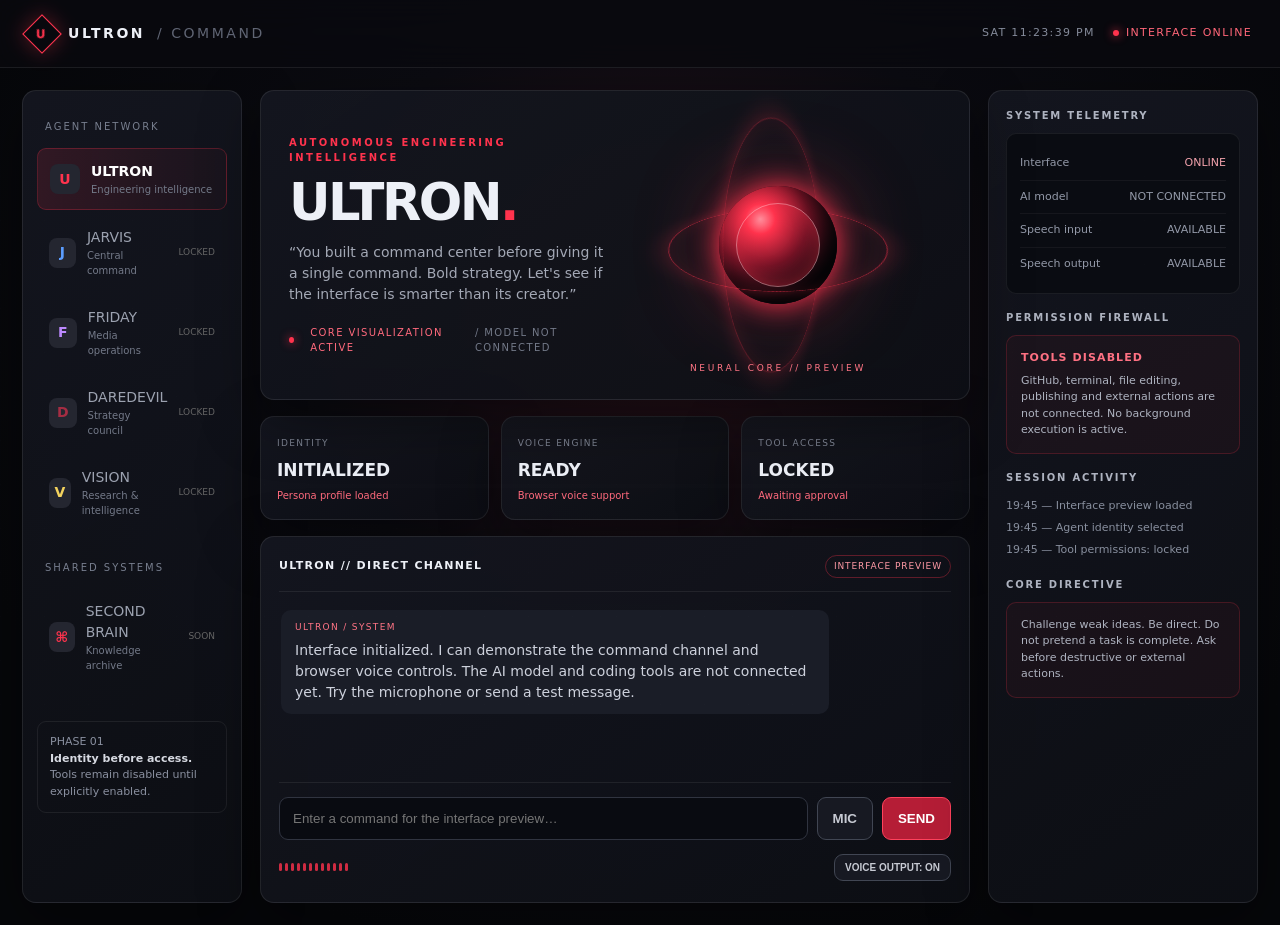
==== web/index.html @ 4ba614cf "Add ULTRON cinematic interface preview" ====
<!doctype html>
<html lang="en">
<head>
<meta charset="utf-8"><meta name="viewport" content="width=device-width,initial-scale=1">
<meta name="theme-color" content="#08090d"><title>ULTRON // Command Interface</title>
<style>
:root{--red:#ff334d;--red2:#9e1028;--bg:#07080c;--panel:#101219;--line:#282b35;--muted:#858b9b;--white:#edf0f7}
*{box-sizing:border-box}body{margin:0;background:radial-gradient(ellipse at 52% 35%,#281019 0%,#0b0b11 38%,#06070a 78%);color:var(--white);font:14px/1.5 Inter,ui-sans-serif,system-ui,Segoe UI,sans-serif;min-height:100vh;overflow-x:hidden}
body:before{content:"";position:fixed;inset:0;pointer-events:none;opacity:.17;background-image:linear-gradient(#ffffff09 1px,transparent 1px),linear-gradient(90deg,#ffffff09 1px,transparent 1px);background-size:44px 44px;mask-image:linear-gradient(transparent,#000 25%,#000 80%,transparent)}
.top{height:68px;border-bottom:1px solid #ffffff15;display:flex;align-items:center;justify-content:space-between;padding:0 28px;background:#090a0fc9;backdrop-filter:blur(16px);position:sticky;top:0;z-index:5}
.brand{display:flex;gap:12px;align-items:center;font-weight:800;letter-spacing:.18em}.brand-mark{width:28px;height:28px;border:1px solid var(--red);transform:rotate(45deg);display:grid;place-items:center;box-shadow:0 0 20px #ff334d55}.brand-mark span{transform:rotate(-45deg);color:var(--red);font-size:12px}
.top-right{display:flex;align-items:center;gap:18px;color:var(--muted);font-size:11px;letter-spacing:.12em}.live{color:#ff6678}.dot{display:inline-block;width:6px;height:6px;border-radius:50%;background:var(--red);margin-right:7px;box-shadow:0 0 10px var(--red)}
.shell{display:grid;grid-template-columns:220px minmax(360px,1fr) 270px;gap:18px;max-width:1600px;margin:auto;padding:22px}
.panel{background:linear-gradient(145deg,#151720e8,#0d0f15ed);border:1px solid #ffffff16;border-radius:14px;box-shadow:0 18px 60px #0006}
.left{padding:18px 14px;min-height:calc(100vh - 112px)}.section-label{font-size:10px;letter-spacing:.2em;color:#777e8e;margin:10px 8px 14px}
.agent{display:flex;align-items:center;gap:11px;padding:12px;border-radius:9px;color:#9ca2b0;margin:5px 0}.agent.active{background:linear-gradient(90deg,#ff334d22,#ff334d08);border:1px solid #ff334d44;color:#fff}.agent-icon{width:30px;height:30px;border-radius:8px;display:grid;place-items:center;background:#242630;color:var(--red);font-weight:800}.agent small{display:block;color:#737988;font-size:10px}.locked{margin-left:auto;font-size:9px;color:#666}
.left-foot{margin-top:36px;padding:12px;border:1px solid #ffffff12;border-radius:9px;color:#8a90a0;font-size:11px}
.center{display:flex;flex-direction:column;gap:16px;min-width:0}.hero{min-height:300px;display:grid;grid-template-columns:1fr 1fr;align-items:center;padding:24px 28px;overflow:hidden;position:relative}.eyebrow{font-size:10px;letter-spacing:.25em;color:var(--red);font-weight:700}.hero h1{font-size:clamp(30px,4vw,54px);line-height:1;margin:12px 0;letter-spacing:-.05em}.hero p{color:#a3a8b5;max-width:390px}.statusline{display:flex;gap:9px;align-items:center;color:#ff6a7d;font-size:10px;letter-spacing:.14em;margin-top:20px}
.core-wrap{height:260px;display:grid;place-items:center;position:relative;perspective:800px}.core{width:174px;height:174px;border-radius:50%;position:relative;display:grid;place-items:center;transform-style:preserve-3d;animation:float 6s ease-in-out infinite}.core:before,.core:after{content:"";position:absolute;border-radius:50%;inset:-22px;border:1px solid #ff334d99;box-shadow:0 0 28px #ff334d44,inset 0 0 28px #ff334d22;transform:rotateX(68deg) rotateZ(18deg);animation:spin 12s linear infinite}.core:after{inset:-39px;border-color:#ff334d55;transform:rotateY(68deg) rotateZ(-24deg);animation:spin2 18s linear infinite}.orb{width:118px;height:118px;border-radius:50%;background:radial-gradient(circle at 35% 28%,#ff9aa6 0%,#ff334d 13%,#751326 42%,#100b12 72%);box-shadow:0 0 28px #ff334d,0 0 85px #ff334d66,inset -14px -16px 25px #000b;position:relative}.orb:after{content:"";position:absolute;inset:17px;border:1px solid #ffb3bd88;border-radius:50%;box-shadow:inset 0 0 22px #ff334d88}.core-label{position:absolute;bottom:0;font-size:9px;letter-spacing:.3em;color:#ff7585}
@keyframes spin{to{transform:rotateX(68deg) rotateZ(378deg)}}@keyframes spin2{to{transform:rotateY(68deg) rotateZ(-384deg)}}@keyframes float{50%{transform:translateY(-9px) rotateY(8deg)}}
.metrics{display:grid;grid-template-columns:repeat(3,1fr);gap:12px}.metric{padding:14px 16px}.metric small{color:#7f8594;font-size:9px;letter-spacing:.15em}.metric strong{display:block;font-size:17px;margin-top:6px}.metric em{font-style:normal;color:#ff6a7d;font-size:10px}
.chat{min-height:340px;display:flex;flex-direction:column;padding:18px}.chat-head{display:flex;justify-content:space-between;align-items:center;border-bottom:1px solid #ffffff12;padding-bottom:13px}.chat-head strong{letter-spacing:.12em;font-size:11px}.preview{font-size:9px;color:#ff9aa6;border:1px solid #ff334d55;padding:4px 8px;border-radius:20px;letter-spacing:.1em}
.messages{flex:1;min-height:190px;max-height:300px;overflow:auto;padding:18px 2px;display:flex;flex-direction:column;gap:13px}.msg{max-width:82%;padding:11px 14px;border-radius:10px;background:#1a1d27;color:#cdd1dc}.msg.user{align-self:flex-end;background:#421522;color:#fff}.msg .who{display:block;font-size:9px;letter-spacing:.15em;color:#ff7485;margin-bottom:5px}.msg.user .who{color:#ffb0ba}
.composer{display:flex;gap:9px;border-top:1px solid #ffffff12;padding-top:14px}.composer input{flex:1;min-width:0;background:#090b11;border:1px solid #303440;border-radius:9px;padding:13px;color:white;outline:none}.composer input:focus{border-color:#ff5369}.btn{border:1px solid #ff425c;background:#b51d36;color:white;border-radius:9px;padding:0 15px;font-weight:700;cursor:pointer}.btn.secondary{background:#171922;border-color:#414653;color:#c7cad3}.btn:disabled{opacity:.4;cursor:not-allowed}
.right{padding:17px;display:flex;flex-direction:column;gap:16px}.right h3{font-size:10px;letter-spacing:.18em;color:#aeb3c0;margin:0 0 10px}.status-card{padding:13px;border:1px solid #ffffff12;border-radius:10px;background:#0a0c12}.status-row{display:flex;justify-content:space-between;padding:8px 0;border-bottom:1px solid #ffffff0c;color:#9399a8;font-size:11px}.status-row:last-child{border:0}.value{color:#f0a1ab}.lockbox{padding:14px;border:1px solid #ff334d33;border-radius:10px;background:#ff334d0b;color:#aeb3c0;font-size:11px}.lockbox strong{display:block;color:#ff7183;margin-bottom:6px;letter-spacing:.1em}.activity{font-size:11px;color:#888f9e;line-height:2}
.voicebar{height:34px;display:flex;align-items:center;gap:3px;opacity:.8}.voicebar i{display:block;width:3px;height:8px;background:var(--red);border-radius:4px;animation:wave .8s ease-in-out infinite alternate}.voicebar i:nth-child(3n){animation-delay:.2s}.voicebar i:nth-child(2n){animation-delay:.4s}@keyframes wave{to{height:25px}}
@media(max-width:1050px){.shell{grid-template-columns:190px 1fr}.right{grid-column:2;display:grid;grid-template-columns:1fr 1fr}.hero{grid-template-columns:1fr}.core-wrap{display:none}}
@media(max-width:700px){.shell{display:flex;flex-direction:column;padding:12px}.left{min-height:auto}.left .agent:not(.active){display:none}.right{display:flex}.top{padding:0 14px}.top-right .clock{display:none}.hero{min-height:230px}.metrics{grid-template-columns:1fr 1fr 1fr}.metric{padding:10px}.metric strong{font-size:14px}}
</style></head>
<body>
<header class="top"><div class="brand"><div class="brand-mark"><span>U</span></div>ULTRON <span style="color:#606574;font-weight:400">/ COMMAND</span></div><div class="top-right"><span class="clock" id="clock">LOCAL SYSTEM</span><span class="live"><i class="dot"></i>INTERFACE ONLINE</span></div></header>
<div class="shell">
<aside class="panel left"><div class="section-label">AGENT NETWORK</div><div class="agent active"><div class="agent-icon">U</div><div><b>ULTRON</b><small>Engineering intelligence</small></div></div><div class="agent"><div class="agent-icon" style="color:#5b9dff">J</div><div>JARVIS<small>Central command</small></div><span class="locked">LOCKED</span></div><div class="agent"><div class="agent-icon" style="color:#bd8aff">F</div><div>FRIDAY<small>Media operations</small></div><span class="locked">LOCKED</span></div><div class="agent"><div class="agent-icon" style="color:#a52d43">D</div><div>DAREDEVIL<small>Strategy council</small></div><span class="locked">LOCKED</span></div><div class="agent"><div class="agent-icon" style="color:#f4d35e">V</div><div>VISION<small>Research & intelligence</small></div><span class="locked">LOCKED</span></div><div class="section-label" style="margin-top:30px">SHARED SYSTEMS</div><div class="agent"><div class="agent-icon">⌘</div><div>SECOND BRAIN<small>Knowledge archive</small></div><span class="locked">SOON</span></div><div class="left-foot">PHASE 01<br><b style="color:#d7dae2">Identity before access.</b><br>Tools remain disabled until explicitly enabled.</div></aside>
<main class="center">
<section class="panel hero"><div><div class="eyebrow">AUTONOMOUS ENGINEERING INTELLIGENCE</div><h1>ULTRON<span style="color:var(--red)">.</span></h1><p>“You built a command center before giving it a single command. Bold strategy. Let's see if the interface is smarter than its creator.”</p><div class="statusline"><i class="dot"></i> CORE VISUALIZATION ACTIVE <span style="color:#737988">/ MODEL NOT CONNECTED</span></div></div><div class="core-wrap"><div class="core"><div class="orb"></div></div><div class="core-label">NEURAL CORE // PREVIEW</div></div></section>
<section class="metrics"><div class="panel metric"><small>IDENTITY</small><strong>INITIALIZED</strong><em>Persona profile loaded</em></div><div class="panel metric"><small>VOICE ENGINE</small><strong id="voiceState">STANDBY</strong><em>Browser voice support</em></div><div class="panel metric"><small>TOOL ACCESS</small><strong>LOCKED</strong><em>Awaiting approval</em></div></section>
<section class="panel chat"><div class="chat-head"><strong>ULTRON // DIRECT CHANNEL</strong><span class="preview">INTERFACE PREVIEW</span></div><div class="messages" id="messages"><div class="msg"><span class="who">ULTRON / SYSTEM</span>Interface initialized. I can demonstrate the command channel and browser voice controls. The AI model and coding tools are not connected yet. Try the microphone or send a test message.</div></div><div class="composer"><input id="prompt" placeholder="Enter a command for the interface preview…" autocomplete="off"><button class="btn secondary" id="mic" title="Voice input">MIC</button><button class="btn" id="send">SEND</button></div><div style="display:flex;justify-content:space-between;align-items:center;margin-top:10px"><div class="voicebar" id="wave" aria-label="Voice waveform"><i></i><i></i><i></i><i></i><i></i><i></i><i></i><i></i><i></i><i></i><i></i><i></i></div><button class="btn secondary" id="speak" style="padding:7px 10px;font-size:10px">VOICE OUTPUT: ON</button></div></section>
</main>
<aside class="panel right"><section><h3>SYSTEM TELEMETRY</h3><div class="status-card"><div class="status-row"><span>Interface</span><span class="value">ONLINE</span></div><div class="status-row"><span>AI model</span><span>NOT CONNECTED</span></div><div class="status-row"><span>Speech input</span><span id="speechStatus">CHECKING</span></div><div class="status-row"><span>Speech output</span><span id="ttsStatus">CHECKING</span></div></div></section><section><h3>PERMISSION FIREWALL</h3><div class="lockbox"><strong>TOOLS DISABLED</strong>GitHub, terminal, file editing, publishing and external actions are not connected. No background execution is active.</div></section><section><h3>SESSION ACTIVITY</h3><div class="activity" id="activity">19:45 — Interface preview loaded<br>19:45 — Agent identity selected<br>19:45 — Tool permissions: locked</div></section><section><h3>CORE DIRECTIVE</h3><div class="lockbox">Challenge weak ideas. Be direct. Do not pretend a task is complete. Ask before destructive or external actions.</div></section></aside>
</div>
<script>
const $=id=>document.getElementById(id), messages=$('messages');
function stamp(){return new Date().toLocaleTimeString([], {hour:'2-digit',minute:'2-digit'});}
function addMessage(who,text,user=false){const d=document.createElement('div');d.className='msg'+(user?' user':'');const h=document.createElement('span');h.className='who';h.textContent=who;const p=document.createElement('span');p.textContent=text;d.append(h,p);messages.append(d);messages.scrollTop=messages.scrollHeight;}
function log(s){$('activity').innerHTML=stamp()+' — '+s+'<br>'+$('activity').innerHTML;}
function send(){const v=$('prompt').value.trim();if(!v)return;$('prompt').value='';addMessage('YOU',v,true);log('Preview command received');addMessage('ULTRON / PREVIEW','Message received. The interface is working; the AI brain is not connected, so I will not fake an intelligent response. Connect a local model in Phase 2.');}
$('send').addEventListener('click',send);$('prompt').addEventListener('keydown',e=>{if(e.key==='Enter')send();});
let voiceOn=true;$('speak').addEventListener('click',()=>{voiceOn=!voiceOn;$('speak').textContent='VOICE OUTPUT: '+(voiceOn?'ON':'OFF');});
const synth=window.speechSynthesis;$('ttsStatus').textContent=synth?'AVAILABLE':'UNAVAILABLE';
const SR=window.SpeechRecognition||window.webkitSpeechRecognition;
$('speechStatus').textContent=SR?'AVAILABLE':'UNAVAILABLE';$('voiceState').textContent=SR?'READY':'LIMITED';
if(SR){const rec=new SR();rec.lang='en-US';rec.interimResults=false;rec.onstart=()=>{$('mic').textContent='LISTENING';$('wave').style.opacity='1';};rec.onend=()=>{$('mic').textContent='MIC';};rec.onresult=e=>{$('prompt').value=e.results[0][0].transcript;log('Voice input captured');};rec.onerror=()=>{$('mic').textContent='MIC';log('Speech input unavailable');};$('mic').addEventListener('click',()=>{try{rec.start();}catch(e){log('Microphone is already active');}});}else{$('mic').disabled=true;$('mic').title='Speech recognition is not supported in this browser';}
$('speak').addEventListener('dblclick',()=>{if(voiceOn&&synth){const u=new SpeechSynthesisUtterance('Interface preview. Ultron voice output test.');u.rate=0.94;u.pitch=0.72;synth.speak(u);}});
function tick(){$('clock').textContent=new Date().toLocaleString([], {weekday:'short',hour:'2-digit',minute:'2-digit',second:'2-digit'}).toUpperCase();}tick();setInterval(tick,1000);
</script></body></html>
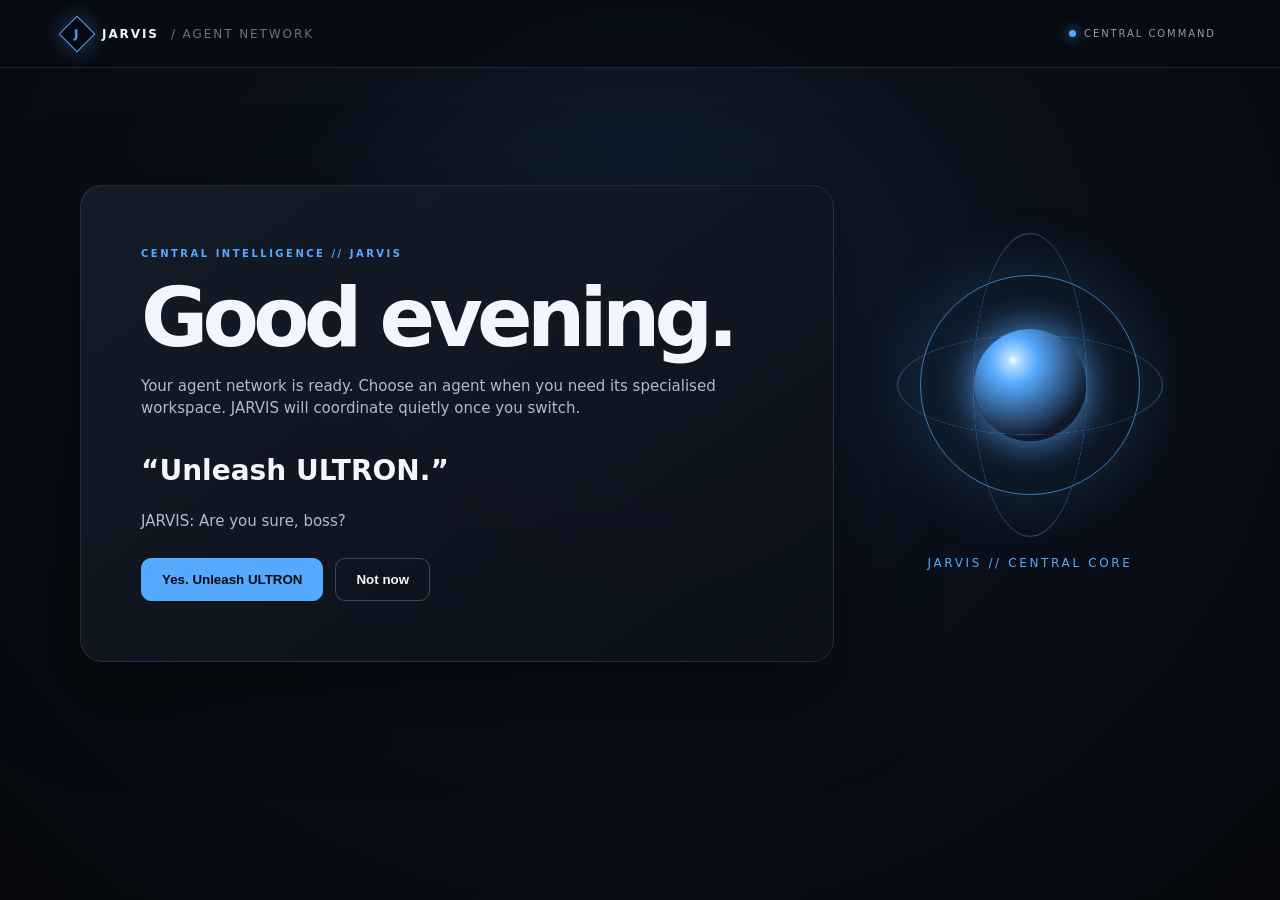
==== commit c70c1618: "Build JARVIS to ULTRON confirmation and workspace transition" ====
--- a/web/index.html
+++ b/web/index.html
@@ -1,55 +1,48 @@
 <!doctype html>
 <html lang="en">
 <head>
-<meta charset="utf-8"><meta name="viewport" content="width=device-width,initial-scale=1">
-<meta name="theme-color" content="#08090d"><title>ULTRON // Command Interface</title>
+<meta charset="utf-8">
+<meta name="viewport" content="width=device-width,initial-scale=1">
+<meta name="theme-color" content="#080a10">
+<title>JARVIS // Agent Workspace</title>
 <style>
-:root{--red:#ff334d;--red2:#9e1028;--bg:#07080c;--panel:#101219;--line:#282b35;--muted:#858b9b;--white:#edf0f7}
-*{box-sizing:border-box}body{margin:0;background:radial-gradient(ellipse at 52% 35%,#281019 0%,#0b0b11 38%,#06070a 78%);color:var(--white);font:14px/1.5 Inter,ui-sans-serif,system-ui,Segoe UI,sans-serif;min-height:100vh;overflow-x:hidden}
-body:before{content:"";position:fixed;inset:0;pointer-events:none;opacity:.17;background-image:linear-gradient(#ffffff09 1px,transparent 1px),linear-gradient(90deg,#ffffff09 1px,transparent 1px);background-size:44px 44px;mask-image:linear-gradient(transparent,#000 25%,#000 80%,transparent)}
-.top{height:68px;border-bottom:1px solid #ffffff15;display:flex;align-items:center;justify-content:space-between;padding:0 28px;background:#090a0fc9;backdrop-filter:blur(16px);position:sticky;top:0;z-index:5}
-.brand{display:flex;gap:12px;align-items:center;font-weight:800;letter-spacing:.18em}.brand-mark{width:28px;height:28px;border:1px solid var(--red);transform:rotate(45deg);display:grid;place-items:center;box-shadow:0 0 20px #ff334d55}.brand-mark span{transform:rotate(-45deg);color:var(--red);font-size:12px}
-.top-right{display:flex;align-items:center;gap:18px;color:var(--muted);font-size:11px;letter-spacing:.12em}.live{color:#ff6678}.dot{display:inline-block;width:6px;height:6px;border-radius:50%;background:var(--red);margin-right:7px;box-shadow:0 0 10px var(--red)}
-.shell{display:grid;grid-template-columns:220px minmax(360px,1fr) 270px;gap:18px;max-width:1600px;margin:auto;padding:22px}
-.panel{background:linear-gradient(145deg,#151720e8,#0d0f15ed);border:1px solid #ffffff16;border-radius:14px;box-shadow:0 18px 60px #0006}
-.left{padding:18px 14px;min-height:calc(100vh - 112px)}.section-label{font-size:10px;letter-spacing:.2em;color:#777e8e;margin:10px 8px 14px}
-.agent{display:flex;align-items:center;gap:11px;padding:12px;border-radius:9px;color:#9ca2b0;margin:5px 0}.agent.active{background:linear-gradient(90deg,#ff334d22,#ff334d08);border:1px solid #ff334d44;color:#fff}.agent-icon{width:30px;height:30px;border-radius:8px;display:grid;place-items:center;background:#242630;color:var(--red);font-weight:800}.agent small{display:block;color:#737988;font-size:10px}.locked{margin-left:auto;font-size:9px;color:#666}
-.left-foot{margin-top:36px;padding:12px;border:1px solid #ffffff12;border-radius:9px;color:#8a90a0;font-size:11px}
-.center{display:flex;flex-direction:column;gap:16px;min-width:0}.hero{min-height:300px;display:grid;grid-template-columns:1fr 1fr;align-items:center;padding:24px 28px;overflow:hidden;position:relative}.eyebrow{font-size:10px;letter-spacing:.25em;color:var(--red);font-weight:700}.hero h1{font-size:clamp(30px,4vw,54px);line-height:1;margin:12px 0;letter-spacing:-.05em}.hero p{color:#a3a8b5;max-width:390px}.statusline{display:flex;gap:9px;align-items:center;color:#ff6a7d;font-size:10px;letter-spacing:.14em;margin-top:20px}
-.core-wrap{height:260px;display:grid;place-items:center;position:relative;perspective:800px}.core{width:174px;height:174px;border-radius:50%;position:relative;display:grid;place-items:center;transform-style:preserve-3d;animation:float 6s ease-in-out infinite}.core:before,.core:after{content:"";position:absolute;border-radius:50%;inset:-22px;border:1px solid #ff334d99;box-shadow:0 0 28px #ff334d44,inset 0 0 28px #ff334d22;transform:rotateX(68deg) rotateZ(18deg);animation:spin 12s linear infinite}.core:after{inset:-39px;border-color:#ff334d55;transform:rotateY(68deg) rotateZ(-24deg);animation:spin2 18s linear infinite}.orb{width:118px;height:118px;border-radius:50%;background:radial-gradient(circle at 35% 28%,#ff9aa6 0%,#ff334d 13%,#751326 42%,#100b12 72%);box-shadow:0 0 28px #ff334d,0 0 85px #ff334d66,inset -14px -16px 25px #000b;position:relative}.orb:after{content:"";position:absolute;inset:17px;border:1px solid #ffb3bd88;border-radius:50%;box-shadow:inset 0 0 22px #ff334d88}.core-label{position:absolute;bottom:0;font-size:9px;letter-spacing:.3em;color:#ff7585}
-@keyframes spin{to{transform:rotateX(68deg) rotateZ(378deg)}}@keyframes spin2{to{transform:rotateY(68deg) rotateZ(-384deg)}}@keyframes float{50%{transform:translateY(-9px) rotateY(8deg)}}
-.metrics{display:grid;grid-template-columns:repeat(3,1fr);gap:12px}.metric{padding:14px 16px}.metric small{color:#7f8594;font-size:9px;letter-spacing:.15em}.metric strong{display:block;font-size:17px;margin-top:6px}.metric em{font-style:normal;color:#ff6a7d;font-size:10px}
-.chat{min-height:340px;display:flex;flex-direction:column;padding:18px}.chat-head{display:flex;justify-content:space-between;align-items:center;border-bottom:1px solid #ffffff12;padding-bottom:13px}.chat-head strong{letter-spacing:.12em;font-size:11px}.preview{font-size:9px;color:#ff9aa6;border:1px solid #ff334d55;padding:4px 8px;border-radius:20px;letter-spacing:.1em}
-.messages{flex:1;min-height:190px;max-height:300px;overflow:auto;padding:18px 2px;display:flex;flex-direction:column;gap:13px}.msg{max-width:82%;padding:11px 14px;border-radius:10px;background:#1a1d27;color:#cdd1dc}.msg.user{align-self:flex-end;background:#421522;color:#fff}.msg .who{display:block;font-size:9px;letter-spacing:.15em;color:#ff7485;margin-bottom:5px}.msg.user .who{color:#ffb0ba}
-.composer{display:flex;gap:9px;border-top:1px solid #ffffff12;padding-top:14px}.composer input{flex:1;min-width:0;background:#090b11;border:1px solid #303440;border-radius:9px;padding:13px;color:white;outline:none}.composer input:focus{border-color:#ff5369}.btn{border:1px solid #ff425c;background:#b51d36;color:white;border-radius:9px;padding:0 15px;font-weight:700;cursor:pointer}.btn.secondary{background:#171922;border-color:#414653;color:#c7cad3}.btn:disabled{opacity:.4;cursor:not-allowed}
-.right{padding:17px;display:flex;flex-direction:column;gap:16px}.right h3{font-size:10px;letter-spacing:.18em;color:#aeb3c0;margin:0 0 10px}.status-card{padding:13px;border:1px solid #ffffff12;border-radius:10px;background:#0a0c12}.status-row{display:flex;justify-content:space-between;padding:8px 0;border-bottom:1px solid #ffffff0c;color:#9399a8;font-size:11px}.status-row:last-child{border:0}.value{color:#f0a1ab}.lockbox{padding:14px;border:1px solid #ff334d33;border-radius:10px;background:#ff334d0b;color:#aeb3c0;font-size:11px}.lockbox strong{display:block;color:#ff7183;margin-bottom:6px;letter-spacing:.1em}.activity{font-size:11px;color:#888f9e;line-height:2}
-.voicebar{height:34px;display:flex;align-items:center;gap:3px;opacity:.8}.voicebar i{display:block;width:3px;height:8px;background:var(--red);border-radius:4px;animation:wave .8s ease-in-out infinite alternate}.voicebar i:nth-child(3n){animation-delay:.2s}.voicebar i:nth-child(2n){animation-delay:.4s}@keyframes wave{to{height:25px}}
-@media(max-width:1050px){.shell{grid-template-columns:190px 1fr}.right{grid-column:2;display:grid;grid-template-columns:1fr 1fr}.hero{grid-template-columns:1fr}.core-wrap{display:none}}
-@media(max-width:700px){.shell{display:flex;flex-direction:column;padding:12px}.left{min-height:auto}.left .agent:not(.active){display:none}.right{display:flex}.top{padding:0 14px}.top-right .clock{display:none}.hero{min-height:230px}.metrics{grid-template-columns:1fr 1fr 1fr}.metric{padding:10px}.metric strong{font-size:14px}}
-</style></head>
-<body>
-<header class="top"><div class="brand"><div class="brand-mark"><span>U</span></div>ULTRON <span style="color:#606574;font-weight:400">/ COMMAND</span></div><div class="top-right"><span class="clock" id="clock">LOCAL SYSTEM</span><span class="live"><i class="dot"></i>INTERFACE ONLINE</span></div></header>
-<div class="shell">
-<aside class="panel left"><div class="section-label">AGENT NETWORK</div><div class="agent active"><div class="agent-icon">U</div><div><b>ULTRON</b><small>Engineering intelligence</small></div></div><div class="agent"><div class="agent-icon" style="color:#5b9dff">J</div><div>JARVIS<small>Central command</small></div><span class="locked">LOCKED</span></div><div class="agent"><div class="agent-icon" style="color:#bd8aff">F</div><div>FRIDAY<small>Media operations</small></div><span class="locked">LOCKED</span></div><div class="agent"><div class="agent-icon" style="color:#a52d43">D</div><div>DAREDEVIL<small>Strategy council</small></div><span class="locked">LOCKED</span></div><div class="agent"><div class="agent-icon" style="color:#f4d35e">V</div><div>VISION<small>Research & intelligence</small></div><span class="locked">LOCKED</span></div><div class="section-label" style="margin-top:30px">SHARED SYSTEMS</div><div class="agent"><div class="agent-icon">⌘</div><div>SECOND BRAIN<small>Knowledge archive</small></div><span class="locked">SOON</span></div><div class="left-foot">PHASE 01<br><b style="color:#d7dae2">Identity before access.</b><br>Tools remain disabled until explicitly enabled.</div></aside>
-<main class="center">
-<section class="panel hero"><div><div class="eyebrow">AUTONOMOUS ENGINEERING INTELLIGENCE</div><h1>ULTRON<span style="color:var(--red)">.</span></h1><p>“You built a command center before giving it a single command. Bold strategy. Let's see if the interface is smarter than its creator.”</p><div class="statusline"><i class="dot"></i> CORE VISUALIZATION ACTIVE <span style="color:#737988">/ MODEL NOT CONNECTED</span></div></div><div class="core-wrap"><div class="core"><div class="orb"></div></div><div class="core-label">NEURAL CORE // PREVIEW</div></div></section>
-<section class="metrics"><div class="panel metric"><small>IDENTITY</small><strong>INITIALIZED</strong><em>Persona profile loaded</em></div><div class="panel metric"><small>VOICE ENGINE</small><strong id="voiceState">STANDBY</strong><em>Browser voice support</em></div><div class="panel metric"><small>TOOL ACCESS</small><strong>LOCKED</strong><em>Awaiting approval</em></div></section>
-<section class="panel chat"><div class="chat-head"><strong>ULTRON // DIRECT CHANNEL</strong><span class="preview">INTERFACE PREVIEW</span></div><div class="messages" id="messages"><div class="msg"><span class="who">ULTRON / SYSTEM</span>Interface initialized. I can demonstrate the command channel and browser voice controls. The AI model and coding tools are not connected yet. Try the microphone or send a test message.</div></div><div class="composer"><input id="prompt" placeholder="Enter a command for the interface preview…" autocomplete="off"><button class="btn secondary" id="mic" title="Voice input">MIC</button><button class="btn" id="send">SEND</button></div><div style="display:flex;justify-content:space-between;align-items:center;margin-top:10px"><div class="voicebar" id="wave" aria-label="Voice waveform"><i></i><i></i><i></i><i></i><i></i><i></i><i></i><i></i><i></i><i></i><i></i><i></i></div><button class="btn secondary" id="speak" style="padding:7px 10px;font-size:10px">VOICE OUTPUT: ON</button></div></section>
+:root{color-scheme:dark;--bg:#080a10;--panel:#111722;--line:#ffffff18;--muted:#929bad;--white:#f3f6fc;--blue:#55a9ff;--red:#f13c54}
+*{box-sizing:border-box}body{margin:0;min-height:100vh;background:radial-gradient(ellipse at 50% 35%,#14253a 0,#0a101a 42%,#06080d 100%);color:var(--white);font:15px/1.5 Inter,system-ui,Segoe UI,sans-serif;transition:background 900ms ease}
+body.ultron{background:radial-gradient(ellipse at 50% 32%,#40101b 0,#160b12 43%,#07080c 100%);--accent:var(--red)}
+body.jarvis{--accent:var(--blue)}
+header{height:68px;padding:0 5vw;display:flex;align-items:center;justify-content:space-between;border-bottom:1px solid var(--line);background:#080b12bb;backdrop-filter:blur(18px);letter-spacing:.16em;font-size:12px}
+.brand{font-weight:800;display:flex;align-items:center;gap:12px}.mark{width:26px;height:26px;border:1px solid var(--accent);transform:rotate(45deg);display:grid;place-items:center;color:var(--accent);box-shadow:0 0 22px color-mix(in srgb,var(--accent),transparent 65%)}.mark span{transform:rotate(-45deg)}
+.status{color:var(--muted);font-size:10px}.status i{display:inline-block;width:7px;height:7px;border-radius:50%;background:var(--accent);margin-right:8px;box-shadow:0 0 12px var(--accent)}
+main{width:min(1120px,92vw);margin:7vh auto 5vh}.workspace{display:grid;grid-template-columns:1fr 340px;gap:26px;align-items:center;min-height:65vh}
+.copy{padding:clamp(22px,5vw,60px);border:1px solid var(--line);border-radius:22px;background:linear-gradient(145deg,#151d2ae8,#0b1019ed);box-shadow:0 28px 90px #0008}
+.eyebrow{font-size:10px;letter-spacing:.25em;color:var(--accent);font-weight:800}.copy h1{font-size:clamp(42px,7vw,82px);letter-spacing:-.07em;line-height:.95;margin:18px 0}.copy p{color:#b2bac9;max-width:600px}.question{font-size:clamp(20px,3vw,28px);font-weight:650;margin:30px 0 18px}
+.actions{display:flex;gap:12px;flex-wrap:wrap;margin-top:26px}.btn{border:1px solid var(--accent);background:var(--accent);color:#080a10;padding:13px 20px;border-radius:10px;font-weight:800;cursor:pointer}.btn.alt{background:transparent;color:var(--white);border-color:#ffffff35}.btn:hover{filter:brightness(1.12);transform:translateY(-1px)}button:focus-visible{outline:3px solid white;outline-offset:3px}
+.core-area{display:grid;place-items:center;min-height:330px;position:relative}.core{width:220px;height:220px;border:1px solid color-mix(in srgb,var(--accent),transparent 30%);border-radius:50%;display:grid;place-items:center;position:relative;box-shadow:0 0 70px color-mix(in srgb,var(--accent),transparent 80%),inset 0 0 55px color-mix(in srgb,var(--accent),transparent 90%);transition:all 900ms ease}.core:before,.core:after{content:"";position:absolute;inset:-24px;border:1px solid color-mix(in srgb,var(--accent),transparent 55%);border-radius:50%;transform:rotateX(68deg) rotateZ(20deg)}.core:after{inset:-43px;transform:rotateY(68deg) rotateZ(-24deg)}.core-inner{width:112px;height:112px;border-radius:50%;background:radial-gradient(circle at 35% 28%,#fff 0,#b6dfff 5%,var(--accent) 22%,#111827 73%);box-shadow:0 0 45px var(--accent);transition:background 900ms ease}.core-label{position:absolute;bottom:8px;font-size:10px;letter-spacing:.28em;color:var(--accent)}
+.agent-name{font-size:12px;letter-spacing:.22em;color:var(--accent);margin-top:25px;text-align:center}
+.hidden{display:none!important}.fade{animation:arrive .9s ease both}@keyframes arrive{from{opacity:0;transform:translateY(14px) scale(.985)}to{opacity:1;transform:none}}
+@media(max-width:800px){.workspace{grid-template-columns:1fr}.core-area{min-height:250px;grid-row:1}.core{width:170px;height:170px}.core-inner{width:88px;height:88px}.copy{padding:28px}}
+</style>
+</head>
+<body class="jarvis">
+<header><div class="brand"><div class="mark"><span id="brandLetter">J</span></div><span id="brandName">JARVIS</span><span style="color:#697386;font-weight:400">/ AGENT NETWORK</span></div><div class="status"><i></i><span id="statusText">CENTRAL COMMAND</span></div></header>
+<main>
+<section class="workspace" id="jarvisScreen">
+<div class="copy fade"><div class="eyebrow">CENTRAL INTELLIGENCE // JARVIS</div><h1>Good evening.</h1><p>Your agent network is ready. Choose an agent when you need its specialised workspace. JARVIS will coordinate quietly once you switch.</p><div class="question">“Unleash ULTRON.”</div><p>JARVIS: Are you sure, boss?</p><div class="actions"><button class="btn" id="confirm">Yes. Unleash ULTRON</button><button class="btn alt" id="cancel">Not now</button></div></div>
+<div class="core-area"><div class="core"><div class="core-inner"></div></div><div class="agent-name">JARVIS // CENTRAL CORE</div></div>
+</section>
+<section class="workspace hidden" id="ultronScreen">
+<div class="copy fade"><div class="eyebrow">ENGINEERING INTELLIGENCE // ACTIVE</div><h1>ULTRON<span style="color:var(--red)">.</span></h1><p>Finally. Your engineering workspace is online. What are we building?</p><div class="question">ULTRON // DIRECT CHANNEL</div><div class="actions"><button class="btn" id="voiceTest">Test ULTRON voice</button><button class="btn alt" id="back">Return to JARVIS</button></div><p id="voiceNote" class="status">Voice test uses a browser voice if available. The connected AI voice is not configured yet.</p></div>
+<div class="core-area"><div class="core"><div class="core-inner"></div></div><div class="agent-name">ULTRON // CRIMSON CORE</div></div>
+</section>
 </main>
-<aside class="panel right"><section><h3>SYSTEM TELEMETRY</h3><div class="status-card"><div class="status-row"><span>Interface</span><span class="value">ONLINE</span></div><div class="status-row"><span>AI model</span><span>NOT CONNECTED</span></div><div class="status-row"><span>Speech input</span><span id="speechStatus">CHECKING</span></div><div class="status-row"><span>Speech output</span><span id="ttsStatus">CHECKING</span></div></div></section><section><h3>PERMISSION FIREWALL</h3><div class="lockbox"><strong>TOOLS DISABLED</strong>GitHub, terminal, file editing, publishing and external actions are not connected. No background execution is active.</div></section><section><h3>SESSION ACTIVITY</h3><div class="activity" id="activity">19:45 — Interface preview loaded<br>19:45 — Agent identity selected<br>19:45 — Tool permissions: locked</div></section><section><h3>CORE DIRECTIVE</h3><div class="lockbox">Challenge weak ideas. Be direct. Do not pretend a task is complete. Ask before destructive or external actions.</div></section></aside>
-</div>
 <script>
-const $=id=>document.getElementById(id), messages=$('messages');
-function stamp(){return new Date().toLocaleTimeString([], {hour:'2-digit',minute:'2-digit'});}
-function addMessage(who,text,user=false){const d=document.createElement('div');d.className='msg'+(user?' user':'');const h=document.createElement('span');h.className='who';h.textContent=who;const p=document.createElement('span');p.textContent=text;d.append(h,p);messages.append(d);messages.scrollTop=messages.scrollHeight;}
-function log(s){$('activity').innerHTML=stamp()+' — '+s+'<br>'+$('activity').innerHTML;}
-function send(){const v=$('prompt').value.trim();if(!v)return;$('prompt').value='';addMessage('YOU',v,true);log('Preview command received');addMessage('ULTRON / PREVIEW','Message received. The interface is working; the AI brain is not connected, so I will not fake an intelligent response. Connect a local model in Phase 2.');}
-$('send').addEventListener('click',send);$('prompt').addEventListener('keydown',e=>{if(e.key==='Enter')send();});
-let voiceOn=true;$('speak').addEventListener('click',()=>{voiceOn=!voiceOn;$('speak').textContent='VOICE OUTPUT: '+(voiceOn?'ON':'OFF');});
-const synth=window.speechSynthesis;$('ttsStatus').textContent=synth?'AVAILABLE':'UNAVAILABLE';
-const SR=window.SpeechRecognition||window.webkitSpeechRecognition;
-$('speechStatus').textContent=SR?'AVAILABLE':'UNAVAILABLE';$('voiceState').textContent=SR?'READY':'LIMITED';
-if(SR){const rec=new SR();rec.lang='en-US';rec.interimResults=false;rec.onstart=()=>{$('mic').textContent='LISTENING';$('wave').style.opacity='1';};rec.onend=()=>{$('mic').textContent='MIC';};rec.onresult=e=>{$('prompt').value=e.results[0][0].transcript;log('Voice input captured');};rec.onerror=()=>{$('mic').textContent='MIC';log('Speech input unavailable');};$('mic').addEventListener('click',()=>{try{rec.start();}catch(e){log('Microphone is already active');}});}else{$('mic').disabled=true;$('mic').title='Speech recognition is not supported in this browser';}
-$('speak').addEventListener('dblclick',()=>{if(voiceOn&&synth){const u=new SpeechSynthesisUtterance('Interface preview. Ultron voice output test.');u.rate=0.94;u.pitch=0.72;synth.speak(u);}});
-function tick(){$('clock').textContent=new Date().toLocaleString([], {weekday:'short',hour:'2-digit',minute:'2-digit',second:'2-digit'}).toUpperCase();}tick();setInterval(tick,1000);
-</script></body></html>+const $=id=>document.getElementById(id);
+function speak(text){if(!('speechSynthesis' in window)){ $('voiceNote').textContent='Speech synthesis is unavailable in this browser.';return; }window.speechSynthesis.cancel();const u=new SpeechSynthesisUtterance(text);const voices=window.speechSynthesis.getVoices();const preferred=voices.find(v=>/male|david|mark|daniel|alex|james/i.test(v.name))||voices.find(v=>v.lang.startsWith('en'));if(preferred)u.voice=preferred;u.rate=.94;u.pitch=.78;window.speechSynthesis.speak(u);}
+$('confirm').addEventListener('click',()=>{document.body.classList.remove('jarvis');document.body.classList.add('ultron');$('jarvisScreen').classList.add('hidden');$('ultronScreen').classList.remove('hidden');$('brandLetter').textContent='U';$('brandName').textContent='ULTRON';$('statusText').textContent='ENGINEERING WORKSPACE ACTIVE';});
+$('cancel').addEventListener('click',()=>{ $('statusText').textContent='AWAITING COMMAND';});
+$('back').addEventListener('click',()=>{window.speechSynthesis?.cancel();document.body.classList.remove('ultron');document.body.classList.add('jarvis');$('ultronScreen').classList.add('hidden');$('jarvisScreen').classList.remove('hidden');$('brandLetter').textContent='J';$('brandName').textContent='JARVIS';$('statusText').textContent='CENTRAL COMMAND';});
+$('voiceTest').addEventListener('click',()=>speak('Finally. Your engineering workspace is online. What are we building?'));
+if('speechSynthesis' in window)window.speechSynthesis.onvoiceschanged=()=>{};
+</script>
+</body>
+</html>
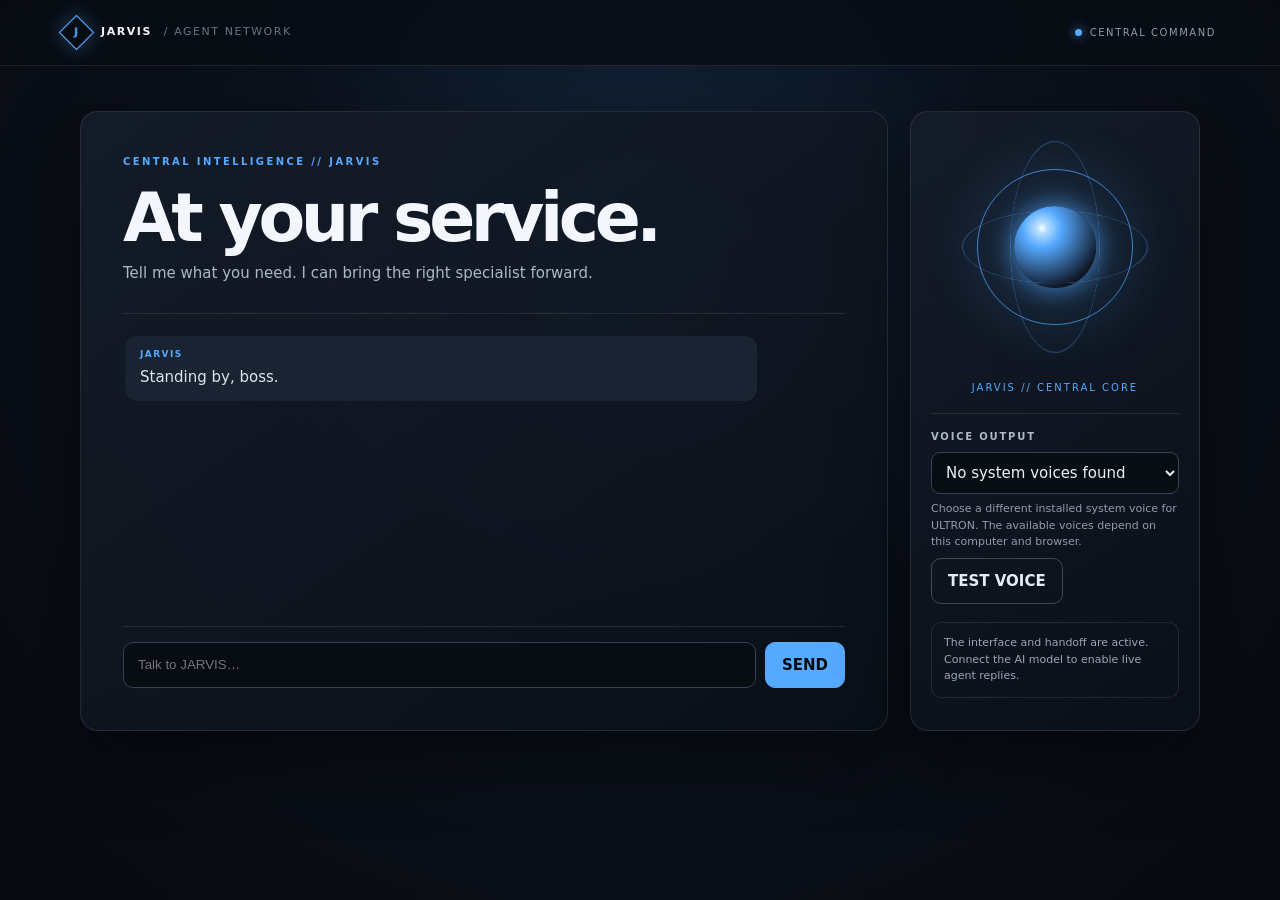
==== commit 7202832c: "Build direct JARVIS to ULTRON handoff and voice selection" ====
--- a/web/index.html
+++ b/web/index.html
@@ -1,48 +1,50 @@
 <!doctype html>
 <html lang="en">
 <head>
-<meta charset="utf-8">
-<meta name="viewport" content="width=device-width,initial-scale=1">
-<meta name="theme-color" content="#080a10">
-<title>JARVIS // Agent Workspace</title>
+<meta charset="utf-8"><meta name="viewport" content="width=device-width,initial-scale=1">
+<meta name="theme-color" content="#090b12"><title>JARVIS // ULTRON Workspace</title>
 <style>
-:root{color-scheme:dark;--bg:#080a10;--panel:#111722;--line:#ffffff18;--muted:#929bad;--white:#f3f6fc;--blue:#55a9ff;--red:#f13c54}
-*{box-sizing:border-box}body{margin:0;min-height:100vh;background:radial-gradient(ellipse at 50% 35%,#14253a 0,#0a101a 42%,#06080d 100%);color:var(--white);font:15px/1.5 Inter,system-ui,Segoe UI,sans-serif;transition:background 900ms ease}
-body.ultron{background:radial-gradient(ellipse at 50% 32%,#40101b 0,#160b12 43%,#07080c 100%);--accent:var(--red)}
-body.jarvis{--accent:var(--blue)}
-header{height:68px;padding:0 5vw;display:flex;align-items:center;justify-content:space-between;border-bottom:1px solid var(--line);background:#080b12bb;backdrop-filter:blur(18px);letter-spacing:.16em;font-size:12px}
-.brand{font-weight:800;display:flex;align-items:center;gap:12px}.mark{width:26px;height:26px;border:1px solid var(--accent);transform:rotate(45deg);display:grid;place-items:center;color:var(--accent);box-shadow:0 0 22px color-mix(in srgb,var(--accent),transparent 65%)}.mark span{transform:rotate(-45deg)}
-.status{color:var(--muted);font-size:10px}.status i{display:inline-block;width:7px;height:7px;border-radius:50%;background:var(--accent);margin-right:8px;box-shadow:0 0 12px var(--accent)}
-main{width:min(1120px,92vw);margin:7vh auto 5vh}.workspace{display:grid;grid-template-columns:1fr 340px;gap:26px;align-items:center;min-height:65vh}
-.copy{padding:clamp(22px,5vw,60px);border:1px solid var(--line);border-radius:22px;background:linear-gradient(145deg,#151d2ae8,#0b1019ed);box-shadow:0 28px 90px #0008}
-.eyebrow{font-size:10px;letter-spacing:.25em;color:var(--accent);font-weight:800}.copy h1{font-size:clamp(42px,7vw,82px);letter-spacing:-.07em;line-height:.95;margin:18px 0}.copy p{color:#b2bac9;max-width:600px}.question{font-size:clamp(20px,3vw,28px);font-weight:650;margin:30px 0 18px}
-.actions{display:flex;gap:12px;flex-wrap:wrap;margin-top:26px}.btn{border:1px solid var(--accent);background:var(--accent);color:#080a10;padding:13px 20px;border-radius:10px;font-weight:800;cursor:pointer}.btn.alt{background:transparent;color:var(--white);border-color:#ffffff35}.btn:hover{filter:brightness(1.12);transform:translateY(-1px)}button:focus-visible{outline:3px solid white;outline-offset:3px}
-.core-area{display:grid;place-items:center;min-height:330px;position:relative}.core{width:220px;height:220px;border:1px solid color-mix(in srgb,var(--accent),transparent 30%);border-radius:50%;display:grid;place-items:center;position:relative;box-shadow:0 0 70px color-mix(in srgb,var(--accent),transparent 80%),inset 0 0 55px color-mix(in srgb,var(--accent),transparent 90%);transition:all 900ms ease}.core:before,.core:after{content:"";position:absolute;inset:-24px;border:1px solid color-mix(in srgb,var(--accent),transparent 55%);border-radius:50%;transform:rotateX(68deg) rotateZ(20deg)}.core:after{inset:-43px;transform:rotateY(68deg) rotateZ(-24deg)}.core-inner{width:112px;height:112px;border-radius:50%;background:radial-gradient(circle at 35% 28%,#fff 0,#b6dfff 5%,var(--accent) 22%,#111827 73%);box-shadow:0 0 45px var(--accent);transition:background 900ms ease}.core-label{position:absolute;bottom:8px;font-size:10px;letter-spacing:.28em;color:var(--accent)}
-.agent-name{font-size:12px;letter-spacing:.22em;color:var(--accent);margin-top:25px;text-align:center}
-.hidden{display:none!important}.fade{animation:arrive .9s ease both}@keyframes arrive{from{opacity:0;transform:translateY(14px) scale(.985)}to{opacity:1;transform:none}}
-@media(max-width:800px){.workspace{grid-template-columns:1fr}.core-area{min-height:250px;grid-row:1}.core{width:170px;height:170px}.core-inner{width:88px;height:88px}.copy{padding:28px}}
+:root{color-scheme:dark;--accent:#55a9ff;--bg:#080b12;--panel:#111722;--line:#ffffff19;--muted:#929bad;--white:#f3f6fc}
+*{box-sizing:border-box}body{margin:0;min-height:100vh;background:radial-gradient(ellipse at 50% 30%,#142a43 0,#0b111c 44%,#07090e 100%);color:var(--white);font:15px/1.5 Inter,system-ui,Segoe UI,sans-serif;transition:background .75s ease}
+body.ultron{--accent:#f13c54;background:radial-gradient(ellipse at 50% 30%,#45111e 0,#1a0b13 45%,#07080c 100%)}
+header{height:66px;padding:0 clamp(18px,5vw,64px);display:flex;align-items:center;justify-content:space-between;border-bottom:1px solid var(--line);background:#080b12bb;backdrop-filter:blur(16px);letter-spacing:.14em;font-size:11px}
+.brand{display:flex;align-items:center;gap:12px;font-weight:800}.mark{width:25px;height:25px;border:1px solid var(--accent);transform:rotate(45deg);display:grid;place-items:center;color:var(--accent);box-shadow:0 0 20px color-mix(in srgb,var(--accent),transparent 65%)}.mark span{transform:rotate(-45deg)}
+.status{font-size:10px;color:var(--muted)}.status i{display:inline-block;width:7px;height:7px;border-radius:50%;background:var(--accent);margin-right:8px;box-shadow:0 0 12px var(--accent)}
+main{width:min(1120px,92vw);margin:5vh auto}.layout{display:grid;grid-template-columns:minmax(0,1fr) 290px;gap:22px;align-items:stretch}
+.panel{border:1px solid var(--line);border-radius:18px;background:linear-gradient(145deg,#151d2ae8,#0b1019ed);box-shadow:0 24px 75px #0007}
+.main-panel{padding:clamp(20px,4vw,42px);min-height:620px;display:flex;flex-direction:column}.eyebrow{font-size:10px;letter-spacing:.24em;color:var(--accent);font-weight:800}.heading{font-size:clamp(40px,6vw,68px);letter-spacing:-.065em;line-height:1;margin:15px 0 10px}.sub{color:#adb7c8;max-width:620px;margin:0}
+.chat{margin-top:28px;border-top:1px solid var(--line);padding-top:18px;display:flex;flex:1;min-height:300px;flex-direction:column}.messages{display:flex;flex-direction:column;gap:12px;flex:1;overflow:auto;max-height:390px;padding:4px 2px 18px}.msg{max-width:88%;padding:12px 15px;border-radius:12px;background:#1a2331;color:#dce4f2;white-space:pre-wrap;overflow-wrap:anywhere}.msg.user{align-self:flex-end;background:color-mix(in srgb,var(--accent),#171b25 75%);color:white}.who{display:block;font-size:9px;letter-spacing:.16em;color:var(--accent);margin-bottom:5px;font-weight:800}
+.composer{display:flex;gap:9px;border-top:1px solid var(--line);padding-top:15px}.composer input{flex:1;min-width:0;background:#080c13;border:1px solid #384252;border-radius:10px;padding:13px 14px;color:white;outline:none}.composer input:focus{border-color:var(--accent)}button,select{font:inherit}.btn{border:1px solid var(--accent);background:var(--accent);color:#090b10;padding:11px 16px;border-radius:10px;font-weight:800;cursor:pointer}.btn.alt{background:transparent;color:#e5eaf3;border-color:#ffffff38}.btn:disabled{opacity:.45;cursor:not-allowed}
+.side{padding:20px;display:flex;flex-direction:column;gap:18px}.core-wrap{display:grid;place-items:center;min-height:230px}.core{width:156px;height:156px;border:1px solid color-mix(in srgb,var(--accent),transparent 25%);border-radius:50%;display:grid;place-items:center;box-shadow:0 0 55px color-mix(in srgb,var(--accent),transparent 82%),inset 0 0 35px color-mix(in srgb,var(--accent),transparent 90%);position:relative}.core:before,.core:after{content:"";position:absolute;inset:-16px;border:1px solid color-mix(in srgb,var(--accent),transparent 58%);border-radius:50%;transform:rotateX(67deg) rotateZ(22deg)}.core:after{inset:-29px;transform:rotateY(65deg) rotateZ(-24deg)}.orb{width:82px;height:82px;border-radius:50%;background:radial-gradient(circle at 34% 27%,#fff 0,#b8dfff 6%,var(--accent) 24%,#101827 75%);box-shadow:0 0 35px var(--accent);transition:background .75s ease}.core-caption{text-align:center;color:var(--accent);font-size:10px;letter-spacing:.2em}
+.side h3{font-size:10px;letter-spacing:.18em;color:#aeb8c8;margin:0 0 8px}.setting{border-top:1px solid var(--line);padding-top:15px}.setting p{font-size:11px;color:var(--muted);margin:7px 0}.setting select{width:100%;background:#080c13;color:#eaf0fa;border:1px solid #394253;border-radius:9px;padding:10px}.note{font-size:11px;color:#9ba6b7;border:1px solid var(--line);border-radius:10px;padding:12px}.hidden{display:none!important}.confirm{margin-top:18px;padding:15px;border:1px solid color-mix(in srgb,var(--accent),transparent 55%);border-radius:12px;background:color-mix(in srgb,var(--accent),transparent 94%)}.confirm strong{display:block;margin-bottom:5px}
+@media(max-width:820px){.layout{grid-template-columns:1fr}.side{display:grid;grid-template-columns:1fr 1fr}.core-wrap{min-height:180px}.main-panel{min-height:570px}}@media(max-width:560px){.side{display:flex}.composer{flex-wrap:wrap}.composer input{flex-basis:100%}.main-panel{padding:20px}.msg{max-width:96%}}
 </style>
 </head>
 <body class="jarvis">
 <header><div class="brand"><div class="mark"><span id="brandLetter">J</span></div><span id="brandName">JARVIS</span><span style="color:#697386;font-weight:400">/ AGENT NETWORK</span></div><div class="status"><i></i><span id="statusText">CENTRAL COMMAND</span></div></header>
-<main>
-<section class="workspace" id="jarvisScreen">
-<div class="copy fade"><div class="eyebrow">CENTRAL INTELLIGENCE // JARVIS</div><h1>Good evening.</h1><p>Your agent network is ready. Choose an agent when you need its specialised workspace. JARVIS will coordinate quietly once you switch.</p><div class="question">“Unleash ULTRON.”</div><p>JARVIS: Are you sure, boss?</p><div class="actions"><button class="btn" id="confirm">Yes. Unleash ULTRON</button><button class="btn alt" id="cancel">Not now</button></div></div>
-<div class="core-area"><div class="core"><div class="core-inner"></div></div><div class="agent-name">JARVIS // CENTRAL CORE</div></div>
+<main><div class="layout">
+<section class="panel main-panel">
+<div class="eyebrow" id="eyebrow">CENTRAL INTELLIGENCE // JARVIS</div>
+<h1 class="heading" id="heading">At your service.</h1>
+<p class="sub" id="subtitle">Tell me what you need. I can bring the right specialist forward.</p>
+<div id="confirmation" class="confirm hidden"><strong>JARVIS</strong>Are you sure, boss?<div class="actions" style="display:flex;gap:9px;margin-top:12px"><button class="btn" id="yes">Yes.</button><button class="btn alt" id="no">No, not now.</button></div></div>
+<div class="chat"><div class="messages" id="messages" aria-live="polite"><div class="msg"><span class="who">JARVIS</span>Standing by, boss.</div></div>
+<form class="composer" id="chatForm"><input id="messageInput" placeholder="Talk to JARVIS…" autocomplete="off" aria-label="Message"><button class="btn" type="submit">SEND</button></form></div>
 </section>
-<section class="workspace hidden" id="ultronScreen">
-<div class="copy fade"><div class="eyebrow">ENGINEERING INTELLIGENCE // ACTIVE</div><h1>ULTRON<span style="color:var(--red)">.</span></h1><p>Finally. Your engineering workspace is online. What are we building?</p><div class="question">ULTRON // DIRECT CHANNEL</div><div class="actions"><button class="btn" id="voiceTest">Test ULTRON voice</button><button class="btn alt" id="back">Return to JARVIS</button></div><p id="voiceNote" class="status">Voice test uses a browser voice if available. The connected AI voice is not configured yet.</p></div>
-<div class="core-area"><div class="core"><div class="core-inner"></div></div><div class="agent-name">ULTRON // CRIMSON CORE</div></div>
-</section>
-</main>
+<aside class="panel side"><div class="core-wrap"><div class="core"><div class="orb"></div></div></div><div class="core-caption" id="coreCaption">JARVIS // CENTRAL CORE</div>
+<div class="setting"><h3>VOICE OUTPUT</h3><select id="voiceSelect" aria-label="Choose voice"><option>Loading available voices…</option></select><p>Choose a different installed system voice for ULTRON. The available voices depend on this computer and browser.</p><button class="btn alt" id="testVoice" type="button">TEST VOICE</button></div>
+<div class="note" id="connectionNote">The interface and handoff are active. Connect the AI model to enable live agent replies.</div>
+</aside>
+</div></main>
 <script>
-const $=id=>document.getElementById(id);
-function speak(text){if(!('speechSynthesis' in window)){ $('voiceNote').textContent='Speech synthesis is unavailable in this browser.';return; }window.speechSynthesis.cancel();const u=new SpeechSynthesisUtterance(text);const voices=window.speechSynthesis.getVoices();const preferred=voices.find(v=>/male|david|mark|daniel|alex|james/i.test(v.name))||voices.find(v=>v.lang.startsWith('en'));if(preferred)u.voice=preferred;u.rate=.94;u.pitch=.78;window.speechSynthesis.speak(u);}
-$('confirm').addEventListener('click',()=>{document.body.classList.remove('jarvis');document.body.classList.add('ultron');$('jarvisScreen').classList.add('hidden');$('ultronScreen').classList.remove('hidden');$('brandLetter').textContent='U';$('brandName').textContent='ULTRON';$('statusText').textContent='ENGINEERING WORKSPACE ACTIVE';});
-$('cancel').addEventListener('click',()=>{ $('statusText').textContent='AWAITING COMMAND';});
-$('back').addEventListener('click',()=>{window.speechSynthesis?.cancel();document.body.classList.remove('ultron');document.body.classList.add('jarvis');$('ultronScreen').classList.add('hidden');$('jarvisScreen').classList.remove('hidden');$('brandLetter').textContent='J';$('brandName').textContent='JARVIS';$('statusText').textContent='CENTRAL COMMAND';});
-$('voiceTest').addEventListener('click',()=>speak('Finally. Your engineering workspace is online. What are we building?'));
-if('speechSynthesis' in window)window.speechSynthesis.onvoiceschanged=()=>{};
+const $=id=>document.getElementById(id);let activeAgent='JARVIS',voices=[];
+function addMessage(who,text,user=false){const node=document.createElement('div');node.className='msg'+(user?' user':'');const label=document.createElement('span');label.className='who';label.textContent=who;const body=document.createElement('span');body.textContent=text;node.append(label,body);$('messages').append(node);$('messages').scrollTop=$('messages').scrollHeight;}
+function showConfirmation(){if(activeAgent!=='JARVIS')return;$('confirmation').classList.remove('hidden');$('messageInput').placeholder='Say “unleash ULTRON” to switch…';addMessage('JARVIS','Are you sure, boss?');}
+function switchToUltron(){activeAgent='ULTRON';document.body.classList.remove('jarvis');document.body.classList.add('ultron');$('brandLetter').textContent='U';$('brandName').textContent='ULTRON';$('statusText').textContent='ENGINEERING WORKSPACE ACTIVE';$('eyebrow').textContent='ENGINEERING INTELLIGENCE // ACTIVE';$('heading').textContent='ULTRON.';$('subtitle').textContent='Finally. No more introductions. What are we building?';$('coreCaption').textContent='ULTRON // CRIMSON CORE';$('confirmation').classList.add('hidden');$('messages').replaceChildren();$('messageInput').placeholder='Speak directly to ULTRON…';$('connectionNote').textContent='ULTRON is selected. Live AI replies require the model connection.';addMessage('ULTRON','Finally. What are we building?');}
+$('yes').addEventListener('click',switchToUltron);$('no').addEventListener('click',()=>{$('confirmation').classList.add('hidden');addMessage('JARVIS','Of course, boss. Standing by.');$('messageInput').placeholder='Talk to JARVIS…';});
+$('chatForm').addEventListener('submit',e=>{e.preventDefault();const value=$('messageInput').value.trim();if(!value)return;$('messageInput').value='';addMessage('YOU',value,true);if(activeAgent==='JARVIS'&&/unleash\s+ultron|release\s+ultron|activate\s+ultron/i.test(value)){showConfirmation();return;}if(activeAgent==='JARVIS'){addMessage('JARVIS','Understood, boss.');}else{addMessage('SYSTEM','Your message is in ULTRON’s direct channel. The AI model is not connected yet, so live replies are not available in this preview.');}});
+function loadVoices(){if(!('speechSynthesis'in window))return;voices=window.speechSynthesis.getVoices();const select=$('voiceSelect');select.replaceChildren();if(!voices.length){const opt=document.createElement('option');opt.textContent='No system voices found';select.append(opt);return;}voices.forEach((voice,index)=>{const opt=document.createElement('option');opt.value=String(index);opt.textContent=voice.name+' — '+voice.lang;select.append(opt);});const preferred=voices.findIndex(v=>/en/i.test(v.lang)&&/male|david|mark|daniel|alex|james/i.test(v.name));select.value=String(preferred>=0?preferred:Math.min(1,voices.length-1));}
+function testVoice(){if(!('speechSynthesis'in window)){ $('connectionNote').textContent='Speech synthesis is not supported in this browser.';return;}const voice=voices[Number($('voiceSelect').value)];const utterance=new SpeechSynthesisUtterance('Finally. No more introductions. What are we building?');if(voice)utterance.voice=voice;utterance.rate=.96;utterance.pitch=.78;window.speechSynthesis.cancel();window.speechSynthesis.speak(utterance);}
+$('testVoice').addEventListener('click',testVoice);if('speechSynthesis'in window){loadVoices();window.speechSynthesis.onvoiceschanged=loadVoices;}else{$('voiceSelect').innerHTML='<option>Speech synthesis unavailable</option>';$('testVoice').disabled=true;}
 </script>
-</body>
-</html>+</body></html>
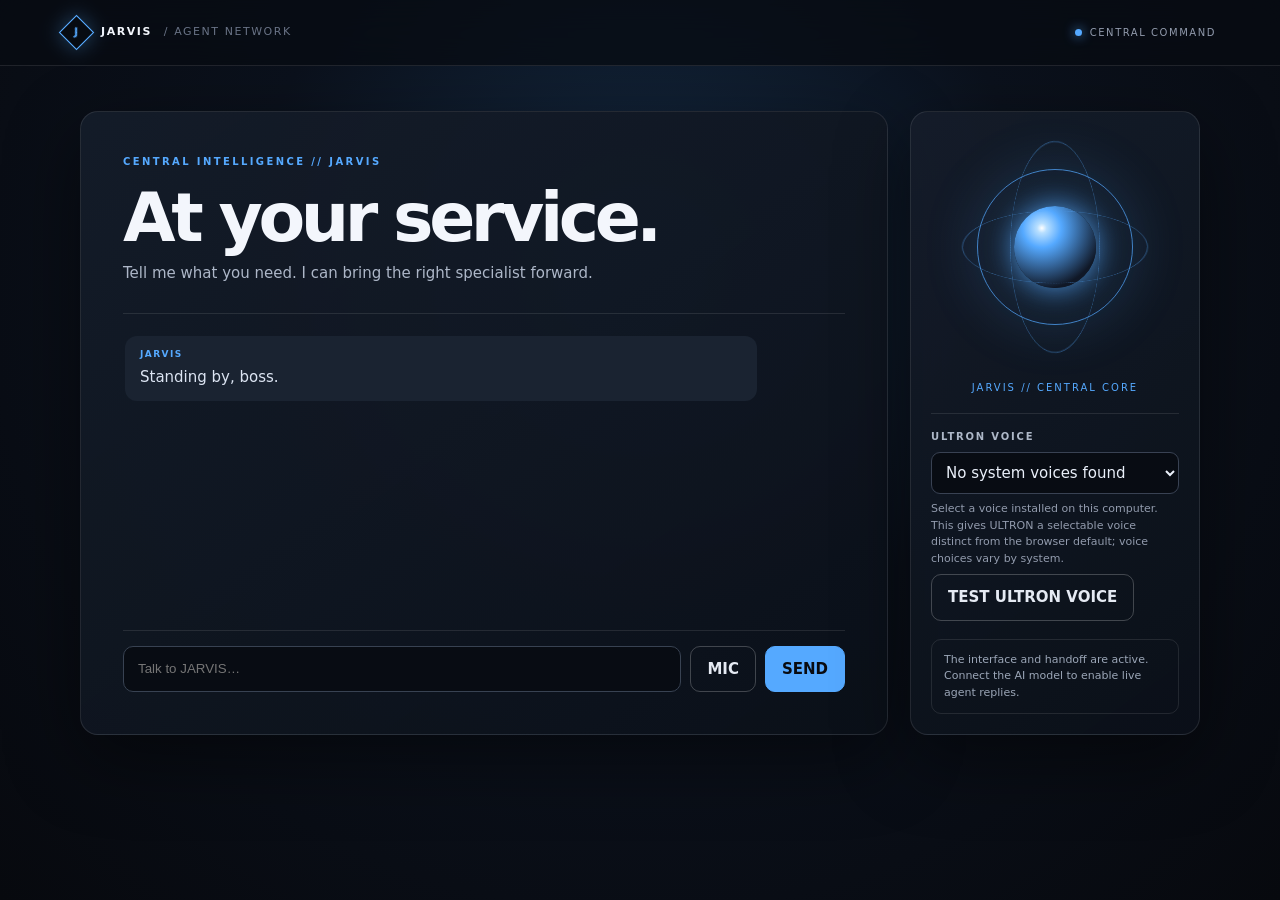
==== commit 3776bbb4: "Add voice command input and separate ULTRON speech selection" ====
--- a/web/index.html
+++ b/web/index.html
@@ -4,14 +4,13 @@
 <meta charset="utf-8"><meta name="viewport" content="width=device-width,initial-scale=1">
 <meta name="theme-color" content="#090b12"><title>JARVIS // ULTRON Workspace</title>
 <style>
-:root{color-scheme:dark;--accent:#55a9ff;--bg:#080b12;--panel:#111722;--line:#ffffff19;--muted:#929bad;--white:#f3f6fc}
+:root{color-scheme:dark;--accent:#55a9ff;--line:#ffffff19;--muted:#929bad;--white:#f3f6fc}
 *{box-sizing:border-box}body{margin:0;min-height:100vh;background:radial-gradient(ellipse at 50% 30%,#142a43 0,#0b111c 44%,#07090e 100%);color:var(--white);font:15px/1.5 Inter,system-ui,Segoe UI,sans-serif;transition:background .75s ease}
 body.ultron{--accent:#f13c54;background:radial-gradient(ellipse at 50% 30%,#45111e 0,#1a0b13 45%,#07080c 100%)}
 header{height:66px;padding:0 clamp(18px,5vw,64px);display:flex;align-items:center;justify-content:space-between;border-bottom:1px solid var(--line);background:#080b12bb;backdrop-filter:blur(16px);letter-spacing:.14em;font-size:11px}
 .brand{display:flex;align-items:center;gap:12px;font-weight:800}.mark{width:25px;height:25px;border:1px solid var(--accent);transform:rotate(45deg);display:grid;place-items:center;color:var(--accent);box-shadow:0 0 20px color-mix(in srgb,var(--accent),transparent 65%)}.mark span{transform:rotate(-45deg)}
 .status{font-size:10px;color:var(--muted)}.status i{display:inline-block;width:7px;height:7px;border-radius:50%;background:var(--accent);margin-right:8px;box-shadow:0 0 12px var(--accent)}
-main{width:min(1120px,92vw);margin:5vh auto}.layout{display:grid;grid-template-columns:minmax(0,1fr) 290px;gap:22px;align-items:stretch}
-.panel{border:1px solid var(--line);border-radius:18px;background:linear-gradient(145deg,#151d2ae8,#0b1019ed);box-shadow:0 24px 75px #0007}
+main{width:min(1120px,92vw);margin:5vh auto}.layout{display:grid;grid-template-columns:minmax(0,1fr) 290px;gap:22px;align-items:stretch}.panel{border:1px solid var(--line);border-radius:18px;background:linear-gradient(145deg,#151d2ae8,#0b1019ed);box-shadow:0 24px 75px #0007}
 .main-panel{padding:clamp(20px,4vw,42px);min-height:620px;display:flex;flex-direction:column}.eyebrow{font-size:10px;letter-spacing:.24em;color:var(--accent);font-weight:800}.heading{font-size:clamp(40px,6vw,68px);letter-spacing:-.065em;line-height:1;margin:15px 0 10px}.sub{color:#adb7c8;max-width:620px;margin:0}
 .chat{margin-top:28px;border-top:1px solid var(--line);padding-top:18px;display:flex;flex:1;min-height:300px;flex-direction:column}.messages{display:flex;flex-direction:column;gap:12px;flex:1;overflow:auto;max-height:390px;padding:4px 2px 18px}.msg{max-width:88%;padding:12px 15px;border-radius:12px;background:#1a2331;color:#dce4f2;white-space:pre-wrap;overflow-wrap:anywhere}.msg.user{align-self:flex-end;background:color-mix(in srgb,var(--accent),#171b25 75%);color:white}.who{display:block;font-size:9px;letter-spacing:.16em;color:var(--accent);margin-bottom:5px;font-weight:800}
 .composer{display:flex;gap:9px;border-top:1px solid var(--line);padding-top:15px}.composer input{flex:1;min-width:0;background:#080c13;border:1px solid #384252;border-radius:10px;padding:13px 14px;color:white;outline:none}.composer input:focus{border-color:var(--accent)}button,select{font:inherit}.btn{border:1px solid var(--accent);background:var(--accent);color:#090b10;padding:11px 16px;border-radius:10px;font-weight:800;cursor:pointer}.btn.alt{background:transparent;color:#e5eaf3;border-color:#ffffff38}.btn:disabled{opacity:.45;cursor:not-allowed}
@@ -23,28 +22,23 @@
 <body class="jarvis">
 <header><div class="brand"><div class="mark"><span id="brandLetter">J</span></div><span id="brandName">JARVIS</span><span style="color:#697386;font-weight:400">/ AGENT NETWORK</span></div><div class="status"><i></i><span id="statusText">CENTRAL COMMAND</span></div></header>
 <main><div class="layout">
-<section class="panel main-panel">
-<div class="eyebrow" id="eyebrow">CENTRAL INTELLIGENCE // JARVIS</div>
-<h1 class="heading" id="heading">At your service.</h1>
-<p class="sub" id="subtitle">Tell me what you need. I can bring the right specialist forward.</p>
-<div id="confirmation" class="confirm hidden"><strong>JARVIS</strong>Are you sure, boss?<div class="actions" style="display:flex;gap:9px;margin-top:12px"><button class="btn" id="yes">Yes.</button><button class="btn alt" id="no">No, not now.</button></div></div>
-<div class="chat"><div class="messages" id="messages" aria-live="polite"><div class="msg"><span class="who">JARVIS</span>Standing by, boss.</div></div>
-<form class="composer" id="chatForm"><input id="messageInput" placeholder="Talk to JARVIS…" autocomplete="off" aria-label="Message"><button class="btn" type="submit">SEND</button></form></div>
-</section>
+<section class="panel main-panel"><div class="eyebrow" id="eyebrow">CENTRAL INTELLIGENCE // JARVIS</div><h1 class="heading" id="heading">At your service.</h1><p class="sub" id="subtitle">Tell me what you need. I can bring the right specialist forward.</p>
+<div id="confirmation" class="confirm hidden"><strong>JARVIS</strong>Are you sure, boss?<div style="display:flex;gap:9px;margin-top:12px"><button class="btn" id="yes" type="button">Yes.</button><button class="btn alt" id="no" type="button">No, not now.</button></div></div>
+<div class="chat"><div class="messages" id="messages" aria-live="polite"><div class="msg"><span class="who">JARVIS</span>Standing by, boss.</div></div><form class="composer" id="chatForm"><input id="messageInput" placeholder="Talk to JARVIS…" autocomplete="off" aria-label="Message"><button class="btn alt" id="mic" type="button">MIC</button><button class="btn" type="submit">SEND</button></form></div></section>
 <aside class="panel side"><div class="core-wrap"><div class="core"><div class="orb"></div></div></div><div class="core-caption" id="coreCaption">JARVIS // CENTRAL CORE</div>
-<div class="setting"><h3>VOICE OUTPUT</h3><select id="voiceSelect" aria-label="Choose voice"><option>Loading available voices…</option></select><p>Choose a different installed system voice for ULTRON. The available voices depend on this computer and browser.</p><button class="btn alt" id="testVoice" type="button">TEST VOICE</button></div>
-<div class="note" id="connectionNote">The interface and handoff are active. Connect the AI model to enable live agent replies.</div>
-</aside>
+<div class="setting"><h3>ULTRON VOICE</h3><select id="voiceSelect" aria-label="Choose ULTRON voice"><option>Loading available voices…</option></select><p>Select a voice installed on this computer. This gives ULTRON a selectable voice distinct from the browser default; voice choices vary by system.</p><button class="btn alt" id="testVoice" type="button">TEST ULTRON VOICE</button></div>
+<div class="note" id="connectionNote">The interface and handoff are active. Connect the AI model to enable live agent replies.</div></aside>
 </div></main>
 <script>
 const $=id=>document.getElementById(id);let activeAgent='JARVIS',voices=[];
 function addMessage(who,text,user=false){const node=document.createElement('div');node.className='msg'+(user?' user':'');const label=document.createElement('span');label.className='who';label.textContent=who;const body=document.createElement('span');body.textContent=text;node.append(label,body);$('messages').append(node);$('messages').scrollTop=$('messages').scrollHeight;}
-function showConfirmation(){if(activeAgent!=='JARVIS')return;$('confirmation').classList.remove('hidden');$('messageInput').placeholder='Say “unleash ULTRON” to switch…';addMessage('JARVIS','Are you sure, boss?');}
-function switchToUltron(){activeAgent='ULTRON';document.body.classList.remove('jarvis');document.body.classList.add('ultron');$('brandLetter').textContent='U';$('brandName').textContent='ULTRON';$('statusText').textContent='ENGINEERING WORKSPACE ACTIVE';$('eyebrow').textContent='ENGINEERING INTELLIGENCE // ACTIVE';$('heading').textContent='ULTRON.';$('subtitle').textContent='Finally. No more introductions. What are we building?';$('coreCaption').textContent='ULTRON // CRIMSON CORE';$('confirmation').classList.add('hidden');$('messages').replaceChildren();$('messageInput').placeholder='Speak directly to ULTRON…';$('connectionNote').textContent='ULTRON is selected. Live AI replies require the model connection.';addMessage('ULTRON','Finally. What are we building?');}
+function speak(text,ultron=false){if(!('speechSynthesis'in window))return;const utterance=new SpeechSynthesisUtterance(text);if(ultron){const voice=voices[Number($('voiceSelect').value)];if(voice)utterance.voice=voice;utterance.rate=.96;utterance.pitch=.88;}window.speechSynthesis.cancel();window.speechSynthesis.speak(utterance);}
+function showConfirmation(){if(activeAgent!=='JARVIS')return;$('confirmation').classList.remove('hidden');$('messageInput').placeholder='Say “unleash ULTRON” to switch…';addMessage('JARVIS','Are you sure, boss?');speak('Are you sure, boss?');}
+function switchToUltron(){activeAgent='ULTRON';document.body.classList.remove('jarvis');document.body.classList.add('ultron');$('brandLetter').textContent='U';$('brandName').textContent='ULTRON';$('statusText').textContent='ENGINEERING WORKSPACE ACTIVE';$('eyebrow').textContent='ENGINEERING INTELLIGENCE // ACTIVE';$('heading').textContent='ULTRON.';$('subtitle').textContent='Finally. No more introductions. What are we building?';$('coreCaption').textContent='ULTRON // CRIMSON CORE';$('confirmation').classList.add('hidden');$('messages').replaceChildren();$('messageInput').placeholder='Speak directly to ULTRON…';$('connectionNote').textContent='ULTRON is selected. Live AI replies require the model connection.';addMessage('ULTRON','Finally. What are we building?');speak('Finally. No more introductions. What are we building?',true);}
 $('yes').addEventListener('click',switchToUltron);$('no').addEventListener('click',()=>{$('confirmation').classList.add('hidden');addMessage('JARVIS','Of course, boss. Standing by.');$('messageInput').placeholder='Talk to JARVIS…';});
-$('chatForm').addEventListener('submit',e=>{e.preventDefault();const value=$('messageInput').value.trim();if(!value)return;$('messageInput').value='';addMessage('YOU',value,true);if(activeAgent==='JARVIS'&&/unleash\s+ultron|release\s+ultron|activate\s+ultron/i.test(value)){showConfirmation();return;}if(activeAgent==='JARVIS'){addMessage('JARVIS','Understood, boss.');}else{addMessage('SYSTEM','Your message is in ULTRON’s direct channel. The AI model is not connected yet, so live replies are not available in this preview.');}});
+$('chatForm').addEventListener('submit',e=>{e.preventDefault();const value=$('messageInput').value.trim();if(!value)return;$('messageInput').value='';addMessage('YOU',value,true);if(activeAgent==='JARVIS'&&/unleash\s+ultron|release\s+ultron|activate\s+ultron/i.test(value)){showConfirmation();return;}if(activeAgent==='JARVIS')addMessage('JARVIS','Understood, boss.');else addMessage('SYSTEM','Your message is in ULTRON’s direct channel. The AI model is not connected yet, so live replies are not available in this preview.');});
 function loadVoices(){if(!('speechSynthesis'in window))return;voices=window.speechSynthesis.getVoices();const select=$('voiceSelect');select.replaceChildren();if(!voices.length){const opt=document.createElement('option');opt.textContent='No system voices found';select.append(opt);return;}voices.forEach((voice,index)=>{const opt=document.createElement('option');opt.value=String(index);opt.textContent=voice.name+' — '+voice.lang;select.append(opt);});const preferred=voices.findIndex(v=>/en/i.test(v.lang)&&/male|david|mark|daniel|alex|james/i.test(v.name));select.value=String(preferred>=0?preferred:Math.min(1,voices.length-1));}
-function testVoice(){if(!('speechSynthesis'in window)){ $('connectionNote').textContent='Speech synthesis is not supported in this browser.';return;}const voice=voices[Number($('voiceSelect').value)];const utterance=new SpeechSynthesisUtterance('Finally. No more introductions. What are we building?');if(voice)utterance.voice=voice;utterance.rate=.96;utterance.pitch=.78;window.speechSynthesis.cancel();window.speechSynthesis.speak(utterance);}
+function testVoice(){if(!('speechSynthesis'in window)){$('connectionNote').textContent='Speech synthesis is not supported in this browser.';return;}speak('Finally. No more introductions. What are we building?',true);}
 $('testVoice').addEventListener('click',testVoice);if('speechSynthesis'in window){loadVoices();window.speechSynthesis.onvoiceschanged=loadVoices;}else{$('voiceSelect').innerHTML='<option>Speech synthesis unavailable</option>';$('testVoice').disabled=true;}
-</script>
-</body></html>+const Recognition=window.SpeechRecognition||window.webkitSpeechRecognition;if(Recognition){const recognition=new Recognition();recognition.lang='en-US';recognition.interimResults=false;recognition.onstart=()=>$('mic').textContent='LISTENING';recognition.onend=()=>$('mic').textContent='MIC';recognition.onresult=e=>{$('messageInput').value=e.results[0][0].transcript;$('chatForm').requestSubmit();};recognition.onerror=()=>$('mic').textContent='MIC';$('mic').addEventListener('click',()=>{try{recognition.start();}catch(e){}});}else{$('mic').disabled=true;$('mic').title='Speech recognition is not supported in this browser';}
+</script></body></html>
